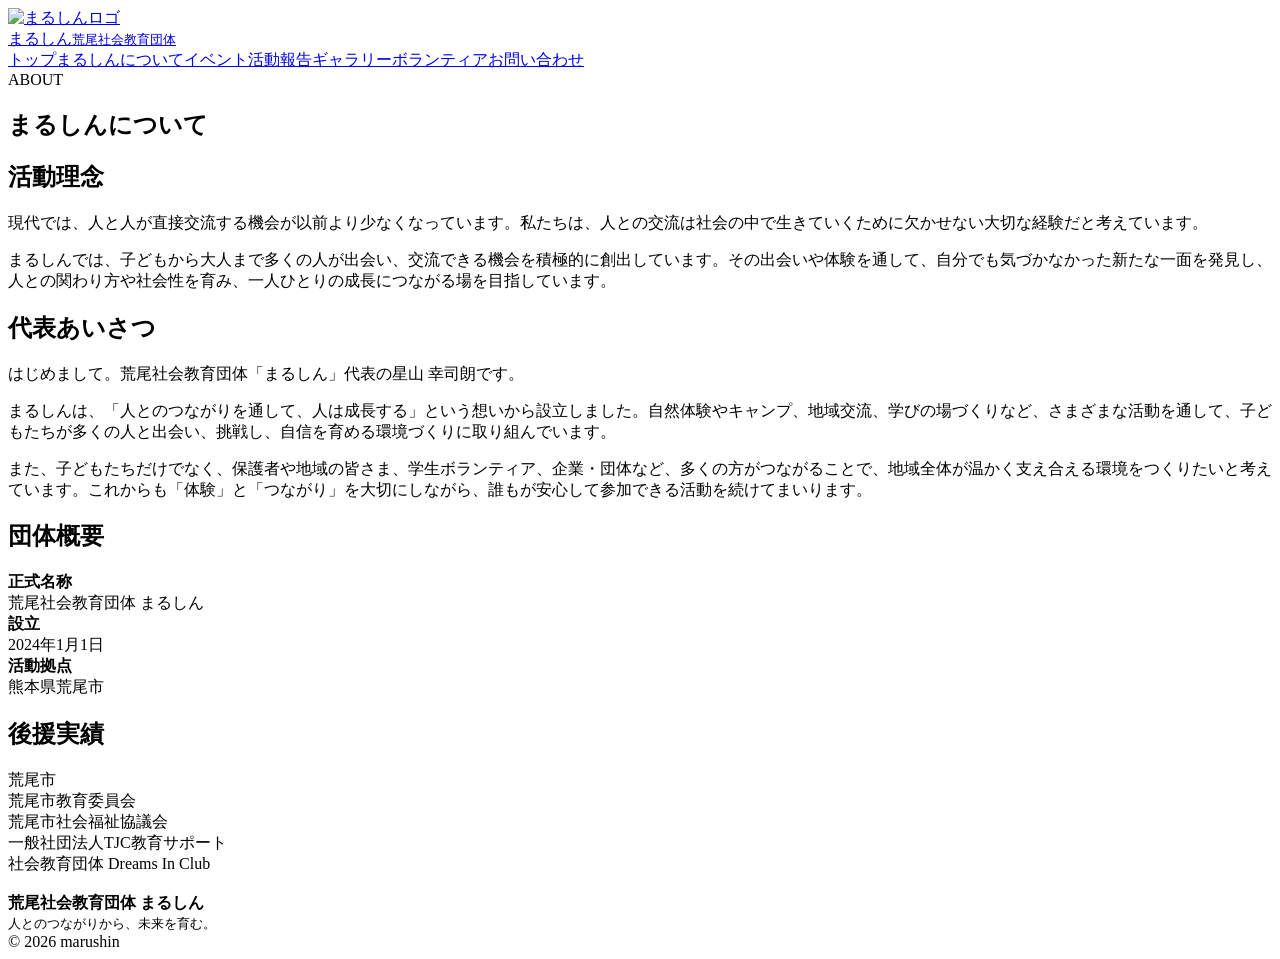
==== about.html @ e77ea196 "Add files via upload" ====
<!doctype html><html lang="ja"><head><meta charset="utf-8"><meta name="viewport" content="width=device-width,initial-scale=1"><meta name="description" content="荒尾社会教育団体まるしん公式ホームページ"><title>まるしんについて｜まるしん</title><link rel="icon" href="assets/images/logo.png"><link rel="stylesheet" href="assets/style.css"><script src="https://identity.netlify.com/v1/netlify-identity-widget.js"></script></head><body>
<header><div class="container nav">
<a class="brand" href="index.html"><img src="assets/images/logo.png" alt="まるしんロゴ"><div>まるしん<small>荒尾社会教育団体</small></div></a>
<nav><a href="index.html">トップ</a><a href="about.html">まるしんについて</a><a href="events.html">イベント</a><a href="reports.html">活動報告</a><a href="gallery.html">ギャラリー</a><a href="volunteer.html">ボランティア</a><a href="contact.html">お問い合わせ</a></nav>
</div></header>
<main><section class="page-hero"><div class="container"><span class="tag">ABOUT</span><h1>まるしんについて</h1></div></section><section><div class="container content"><h2>活動理念</h2><p>現代では、人と人が直接交流する機会が以前より少なくなっています。私たちは、人との交流は社会の中で生きていくために欠かせない大切な経験だと考えています。</p><p>まるしんでは、子どもから大人まで多くの人が出会い、交流できる機会を積極的に創出しています。その出会いや体験を通して、自分でも気づかなかった新たな一面を発見し、人との関わり方や社会性を育み、一人ひとりの成長につながる場を目指しています。</p><h2>代表あいさつ</h2><p>はじめまして。荒尾社会教育団体「まるしん」代表の星山 幸司朗です。</p><p>まるしんは、「人とのつながりを通して、人は成長する」という想いから設立しました。自然体験やキャンプ、地域交流、学びの場づくりなど、さまざまな活動を通して、子どもたちが多くの人と出会い、挑戦し、自信を育める環境づくりに取り組んでいます。</p><p>また、子どもたちだけでなく、保護者や地域の皆さま、学生ボランティア、企業・団体など、多くの方がつながることで、地域全体が温かく支え合える環境をつくりたいと考えています。これからも「体験」と「つながり」を大切にしながら、誰もが安心して参加できる活動を続けてまいります。</p><h2>団体概要</h2><div class="list"><div class="list-item"><strong>正式名称</strong><br>荒尾社会教育団体 まるしん</div><div class="list-item"><strong>設立</strong><br>2024年1月1日</div><div class="list-item"><strong>活動拠点</strong><br>熊本県荒尾市</div></div><h2>後援実績</h2><div class="list"><div class="list-item">荒尾市</div><div class="list-item">荒尾市教育委員会</div><div class="list-item">荒尾市社会福祉協議会</div><div class="list-item">一般社団法人TJC教育サポート</div><div class="list-item">社会教育団体 Dreams In Club</div></div></div></section></main>
<footer><div class="container footer-grid"><div class="footer-brand"><img src="assets/images/logo.png" alt=""><div><strong>荒尾社会教育団体 まるしん</strong><br><small>人とのつながりから、未来を育む。</small></div></div><div>© 2026 marushin</div></div></footer>
</body></html>
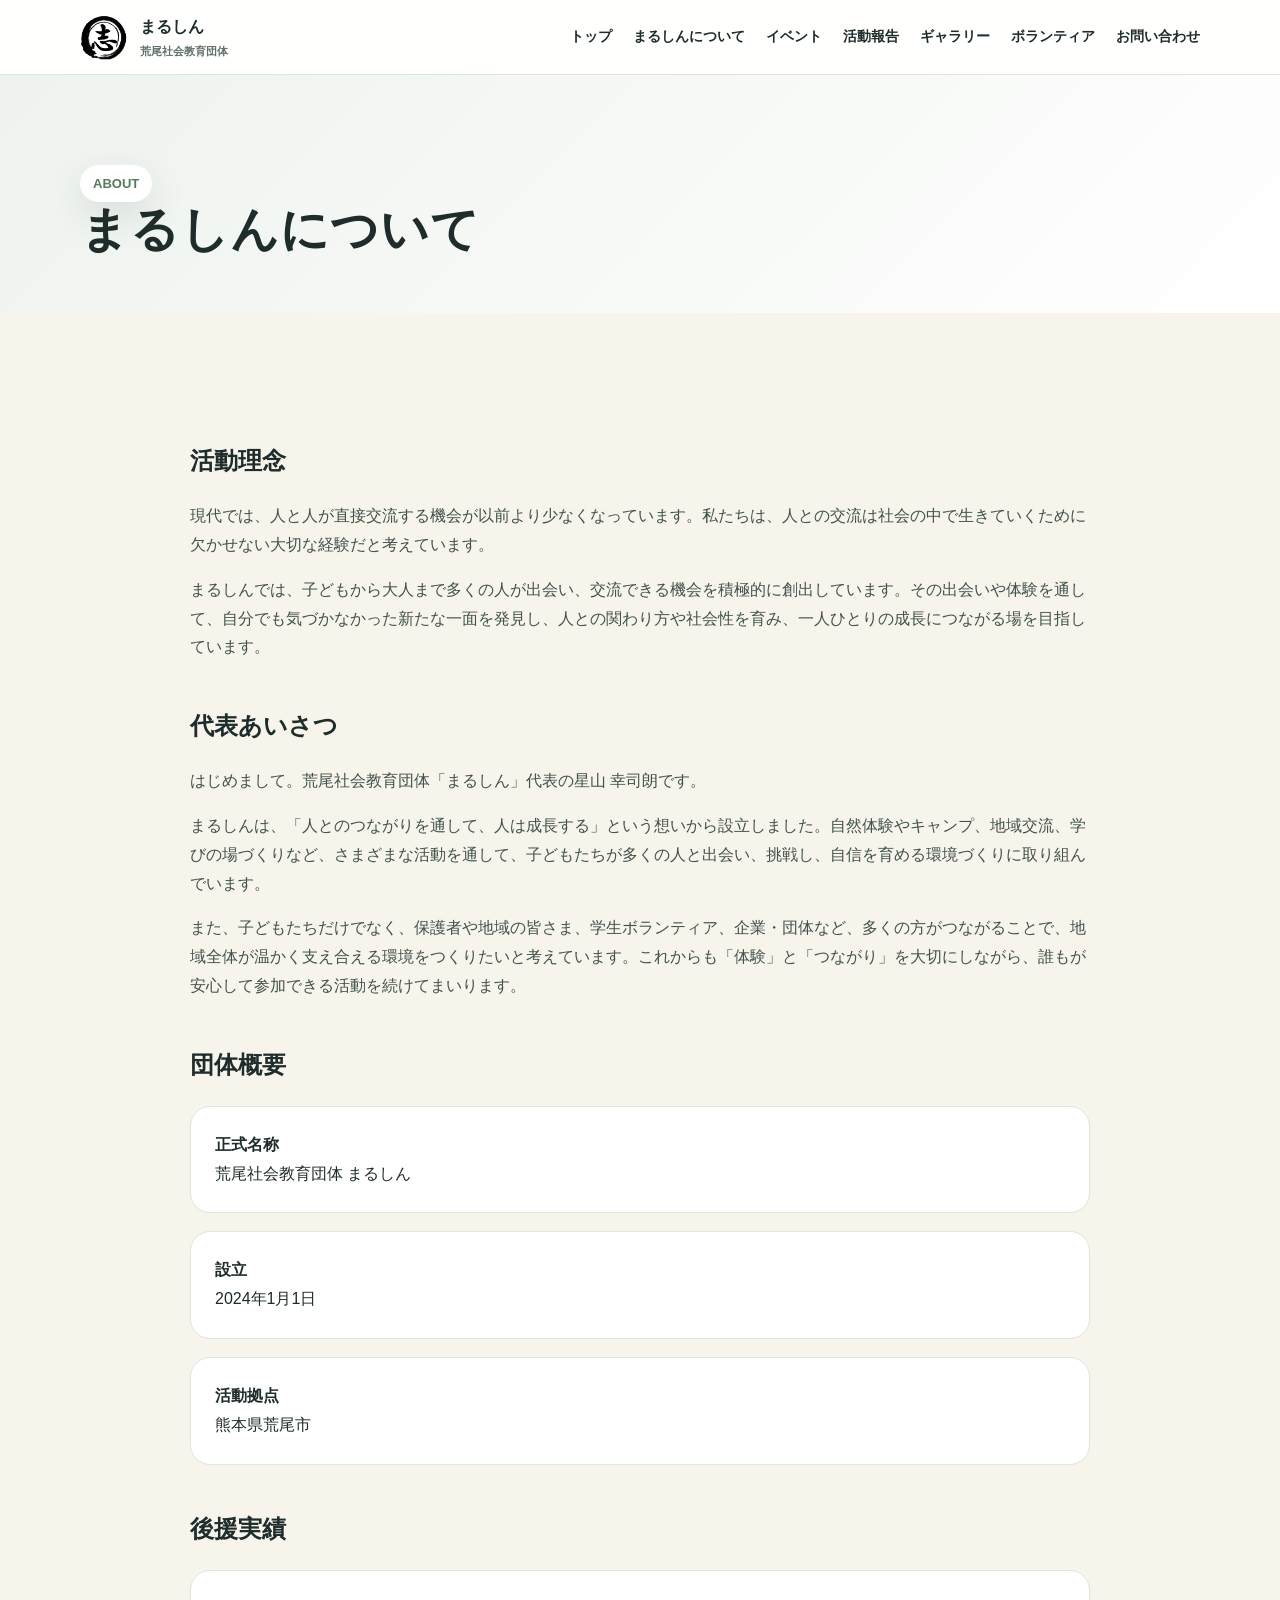
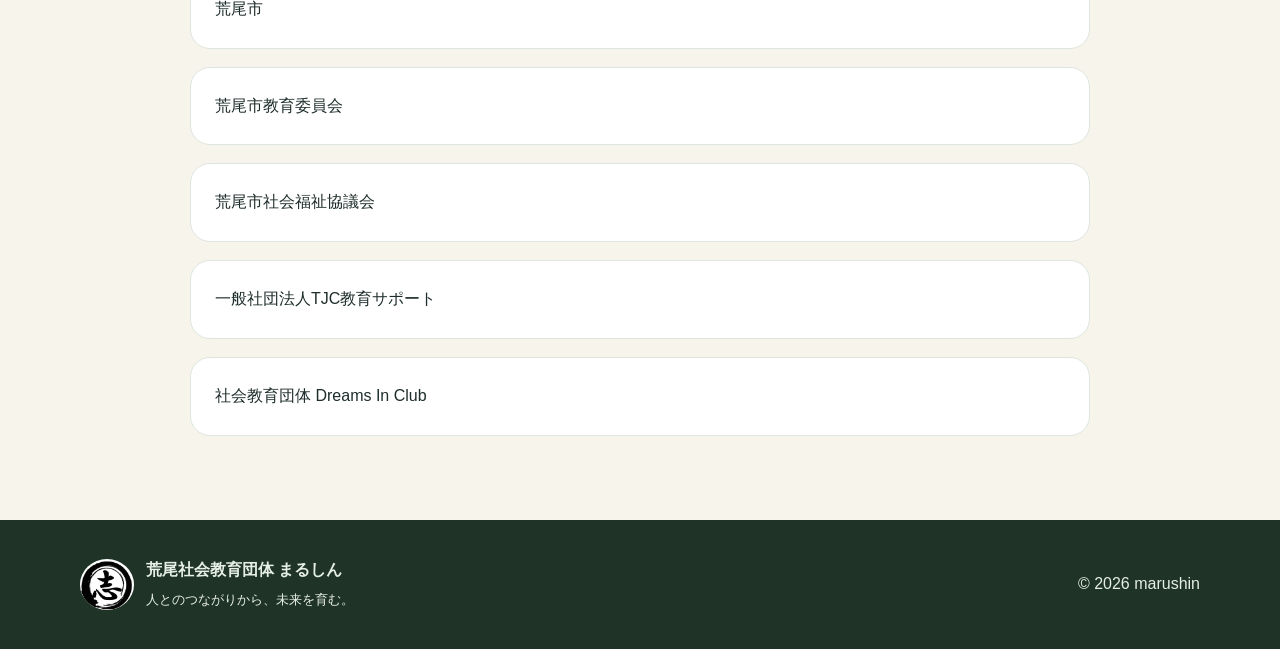
==== commit eb18c311: "Add files via upload" ====
--- a/about.html
+++ b/about.html
@@ -1,8 +1,21 @@
-<!doctype html><html lang="ja"><head><meta charset="utf-8"><meta name="viewport" content="width=device-width,initial-scale=1"><meta name="description" content="荒尾社会教育団体まるしん公式ホームページ"><title>まるしんについて｜まるしん</title><link rel="icon" href="assets/images/logo.png"><link rel="stylesheet" href="assets/style.css"><script src="https://identity.netlify.com/v1/netlify-identity-widget.js"></script></head><body>
+<!doctype html><html lang="ja"><head><meta charset="utf-8"><meta name="viewport" content="width=device-width,initial-scale=1"><meta name="description" content="荒尾社会教育団体まるしん公式ホームページ"><title>まるしんについて｜まるしん</title><link rel="icon" href="logo.png"><link rel="stylesheet" href="style.css"><script src="https://identity.netlify.com/v1/netlify-identity-widget.js"></script></head><body>
 <header><div class="container nav">
-<a class="brand" href="index.html"><img src="assets/images/logo.png" alt="まるしんロゴ"><div>まるしん<small>荒尾社会教育団体</small></div></a>
+<a class="brand" href="index.html"><img src="logo.png" alt="まるしんロゴ"><div>まるしん<small>荒尾社会教育団体</small></div></a>
 <nav><a href="index.html">トップ</a><a href="about.html">まるしんについて</a><a href="events.html">イベント</a><a href="reports.html">活動報告</a><a href="gallery.html">ギャラリー</a><a href="volunteer.html">ボランティア</a><a href="contact.html">お問い合わせ</a></nav>
 </div></header>
 <main><section class="page-hero"><div class="container"><span class="tag">ABOUT</span><h1>まるしんについて</h1></div></section><section><div class="container content"><h2>活動理念</h2><p>現代では、人と人が直接交流する機会が以前より少なくなっています。私たちは、人との交流は社会の中で生きていくために欠かせない大切な経験だと考えています。</p><p>まるしんでは、子どもから大人まで多くの人が出会い、交流できる機会を積極的に創出しています。その出会いや体験を通して、自分でも気づかなかった新たな一面を発見し、人との関わり方や社会性を育み、一人ひとりの成長につながる場を目指しています。</p><h2>代表あいさつ</h2><p>はじめまして。荒尾社会教育団体「まるしん」代表の星山 幸司朗です。</p><p>まるしんは、「人とのつながりを通して、人は成長する」という想いから設立しました。自然体験やキャンプ、地域交流、学びの場づくりなど、さまざまな活動を通して、子どもたちが多くの人と出会い、挑戦し、自信を育める環境づくりに取り組んでいます。</p><p>また、子どもたちだけでなく、保護者や地域の皆さま、学生ボランティア、企業・団体など、多くの方がつながることで、地域全体が温かく支え合える環境をつくりたいと考えています。これからも「体験」と「つながり」を大切にしながら、誰もが安心して参加できる活動を続けてまいります。</p><h2>団体概要</h2><div class="list"><div class="list-item"><strong>正式名称</strong><br>荒尾社会教育団体 まるしん</div><div class="list-item"><strong>設立</strong><br>2024年1月1日</div><div class="list-item"><strong>活動拠点</strong><br>熊本県荒尾市</div></div><h2>後援実績</h2><div class="list"><div class="list-item">荒尾市</div><div class="list-item">荒尾市教育委員会</div><div class="list-item">荒尾市社会福祉協議会</div><div class="list-item">一般社団法人TJC教育サポート</div><div class="list-item">社会教育団体 Dreams In Club</div></div></div></section></main>
-<footer><div class="container footer-grid"><div class="footer-brand"><img src="assets/images/logo.png" alt=""><div><strong>荒尾社会教育団体 まるしん</strong><br><small>人とのつながりから、未来を育む。</small></div></div><div>© 2026 marushin</div></div></footer>
+<footer><div class="container footer-grid"><div class="footer-brand"><img src="logo.png" alt=""><div><strong>荒尾社会教育団体 まるしん</strong><br><small>人とのつながりから、未来を育む。</small></div></div><div>© 2026 marushin</div></div></footer>
+
+<script>
+if (window.netlifyIdentity) {
+  window.netlifyIdentity.on("init", user => {
+    if (!user && window.location.hash.includes("invite_token")) {
+      window.netlifyIdentity.open("signup");
+    }
+  });
+  window.netlifyIdentity.on("login", () => {
+    document.location.href = "/admin/";
+  });
+}
+</script>
 </body></html>
--- a/style.css
+++ b/style.css
@@ -0,0 +1,27 @@
+
+:root{
+  --ink:#1e2d2b;--muted:#60716d;--green:#567a5a;--green2:#729878;
+  --cream:#f7f4ec;--white:#fff;--line:#dde6df;--accent:#d5aa55;--shadow:0 14px 38px rgba(28,50,42,.12)
+}
+*{box-sizing:border-box}html{scroll-behavior:smooth}body{margin:0;font-family:"Yu Gothic","Hiragino Kaku Gothic ProN",Meiryo,sans-serif;background:var(--cream);color:var(--ink);line-height:1.8}
+a{text-decoration:none;color:inherit}img{max-width:100%;display:block}.container{width:min(1120px,calc(100% - 34px));margin:auto}
+header{position:sticky;top:0;z-index:50;background:rgba(255,255,255,.94);backdrop-filter:blur(10px);border-bottom:1px solid var(--line)}
+.nav{min-height:74px;display:flex;align-items:center;justify-content:space-between;gap:25px}.brand{display:flex;align-items:center;gap:12px;font-weight:800}.brand img{width:48px;height:48px;object-fit:contain}.brand small{display:block;font-size:11px;color:var(--muted)}
+nav{display:flex;gap:21px;font-size:14px;font-weight:700}nav a:hover{color:var(--green)}
+.hero{min-height:650px;display:flex;align-items:center;position:relative;background:linear-gradient(90deg,rgba(247,244,236,.97) 0%,rgba(247,244,236,.86) 45%,rgba(247,244,236,.18) 100%),url("activity-1.jpg") center/cover}
+.hero-copy{max-width:670px;padding:90px 0}.tag{display:inline-block;padding:7px 13px;border-radius:999px;background:white;color:var(--green);font-size:13px;font-weight:800;box-shadow:var(--shadow)}
+h1{font-size:clamp(44px,7vw,76px);line-height:1.18;margin:22px 0 18px;letter-spacing:.02em}h1 span{color:var(--green)}
+.lead{font-size:18px;color:#465952;max-width:630px}.actions{display:flex;gap:12px;flex-wrap:wrap;margin-top:28px}
+.btn{display:inline-flex;align-items:center;justify-content:center;min-height:50px;padding:0 22px;border-radius:999px;font-weight:800}.btn-main{background:var(--green);color:white}.btn-sub{background:white;border:1px solid var(--line)}
+section{padding:84px 0}.head{text-align:center;max-width:760px;margin:0 auto 42px}.head span{font-size:12px;font-weight:900;letter-spacing:.15em;color:var(--green)}.head h2{font-size:clamp(30px,4vw,44px);margin:8px 0 10px}.head p{color:var(--muted);margin:0}
+.grid3{display:grid;grid-template-columns:repeat(3,1fr);gap:22px}.card{background:white;border:1px solid var(--line);border-radius:22px;overflow:hidden;box-shadow:0 8px 24px rgba(28,50,42,.06)}.card-body{padding:24px}.card h3{margin:0 0 8px}.card p{color:var(--muted);font-size:14px}.card img{width:100%;height:220px;object-fit:cover}
+.status{display:inline-block;padding:5px 10px;border-radius:999px;background:#e9f3eb;color:var(--green);font-size:12px;font-weight:800}.section-alt{background:#edf3ee}
+.about{display:grid;grid-template-columns:1fr 1fr;gap:34px;align-items:center}.about img{border-radius:26px;box-shadow:var(--shadow)}.box{background:white;border-radius:24px;padding:34px;box-shadow:var(--shadow)}
+.stats{display:grid;grid-template-columns:repeat(3,1fr);gap:16px;margin-top:22px}.stat{padding:20px;border-radius:18px;background:#f1f5f1;text-align:center}.stat strong{font-size:28px;color:var(--green);display:block}
+.gallery{display:grid;grid-template-columns:2fr 1fr 1fr;gap:14px}.gallery img{height:290px;width:100%;object-fit:cover;border-radius:18px}.gallery img:first-child{grid-row:span 2;height:594px}
+.cta{background:linear-gradient(135deg,#35523d,#64836a);color:white}.cta-box{display:grid;grid-template-columns:1.2fr .8fr;gap:30px;align-items:center}.cta h2{font-size:38px;margin:0 0 12px}.cta .btn-sub{color:var(--ink)}
+.page-hero{padding:90px 0 54px;background:linear-gradient(135deg,#eef3ee,#fff)}.page-hero h1{font-size:48px;margin:0}.content{max-width:900px;margin:auto}.content h2{margin-top:42px}.content p{color:#41524d}
+.list{display:grid;gap:18px}.list-item{background:white;border-radius:20px;padding:24px;border:1px solid var(--line)}
+footer{background:#1f3326;color:#e6eee8;padding:36px 0}.footer-grid{display:flex;justify-content:space-between;gap:25px;align-items:center}.footer-brand{display:flex;gap:12px;align-items:center}.footer-brand img{width:54px;background:white;border-radius:50%}
+@media(max-width:900px){nav{display:none}.hero{min-height:590px;background:linear-gradient(rgba(247,244,236,.84),rgba(247,244,236,.94)),url("activity-1.jpg") center/cover}.grid3,.stats{grid-template-columns:1fr 1fr}.about,.cta-box{grid-template-columns:1fr}.gallery{grid-template-columns:1fr 1fr}.gallery img:first-child{grid-row:auto;grid-column:span 2;height:360px}.gallery img{height:240px}}
+@media(max-width:620px){.container{width:min(100% - 24px,1120px)}.brand img{width:42px;height:42px}.hero-copy{padding:68px 0}h1{font-size:43px}.lead{font-size:16px}section{padding:64px 0}.grid3,.stats{grid-template-columns:1fr}.gallery{grid-template-columns:1fr}.gallery img:first-child{grid-column:auto;height:270px}.gallery img{height:270px}.footer-grid{align-items:flex-start;flex-direction:column}.page-hero h1{font-size:38px}}
